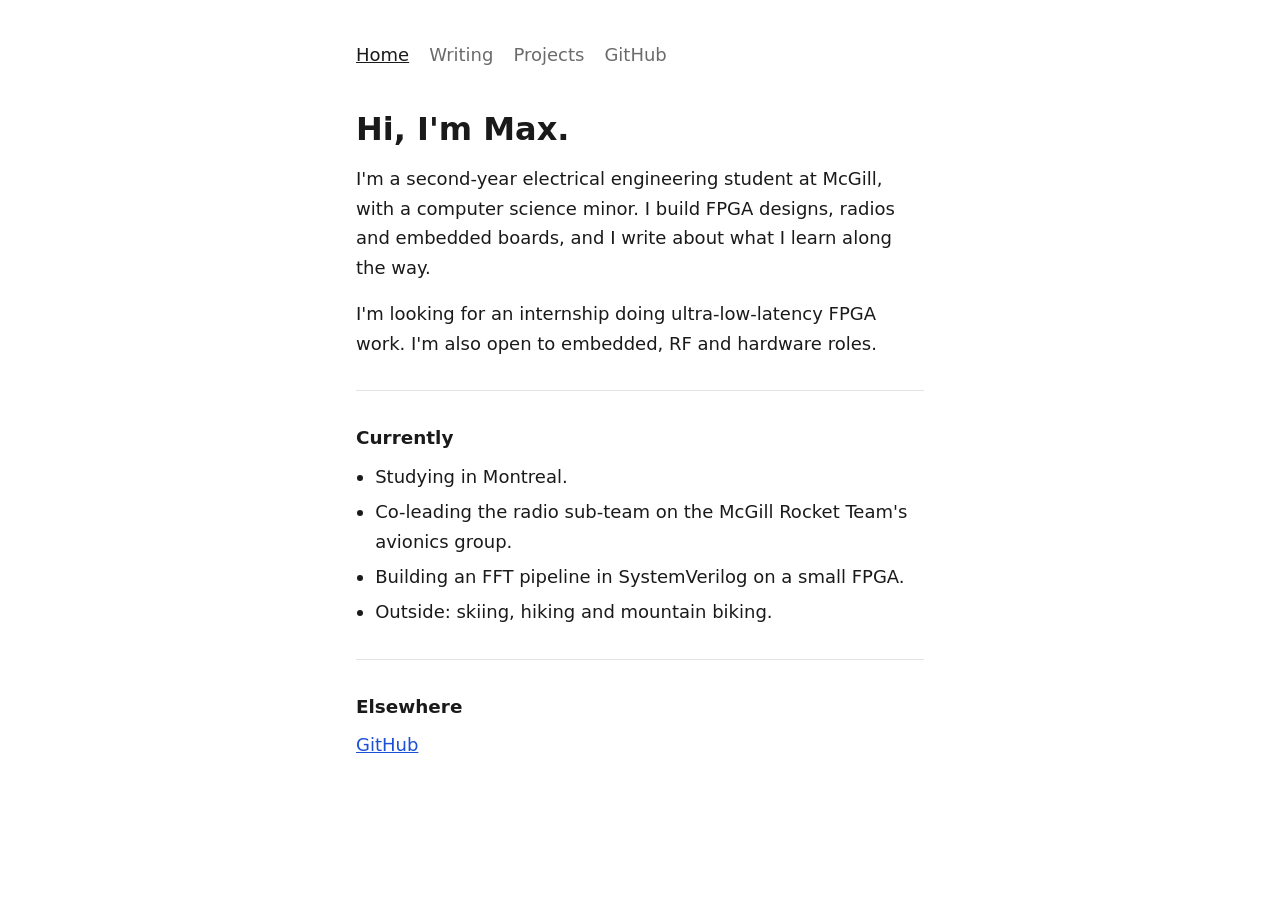
==== index.html @ 444ee4eb "Add files via upload" ====
<!DOCTYPE html>
<html lang="en"><head><meta charset="utf-8"><meta name="viewport" content="width=device-width, initial-scale=1"><title>Max Zischka</title><link rel="stylesheet" href="style.css"></head>
<body><main>
<nav><a href="index.html" aria-current="page">Home</a><a href="writing.html">Writing</a><a href="projects.html">Projects</a><a href="https://github.com/MaxZischka1">GitHub</a></nav>
<h1>Hi, I'm Max.</h1>
<p>I'm a second-year electrical engineering student at McGill, with a computer science minor. I build FPGA designs, radios and embedded boards, and I write about what I learn along the way.</p>
<p>I'm looking for an internship doing ultra-low-latency FPGA work. I'm also open to embedded, RF and hardware roles.</p>
<hr>
<h2>Currently</h2>
<ul>
<li>Studying in Montreal.</li>
<li>Co-leading the radio sub-team on the McGill Rocket Team's avionics group.</li>
<li>Building an FFT pipeline in SystemVerilog on a small FPGA.</li>
<li>Outside: skiing, hiking and mountain biking.</li>
</ul>
<hr>
<h2>Elsewhere</h2>
<p><a href="https://github.com/MaxZischka1">GitHub</a></p>
<!-- Add your email and LinkedIn here once you have them, for example:
<p>Email: <a href="mailto:you@example.com">you@example.com</a></p> -->
</main></body></html>
---- style.css ----
:root{--bg:#ffffff;--ink:#1a1a1a;--muted:#6b6b6b;--line:#e3e3e3;--link:#1a4fd6}
@media (prefers-color-scheme:dark){:root{--bg:#111111;--ink:#e8e8e8;--muted:#9a9a9a;--line:#2c2c2c;--link:#8ab0ff}}
*{box-sizing:border-box}
body{margin:0;background:var(--bg);color:var(--ink);font:18px/1.65 system-ui,-apple-system,"Segoe UI",Roboto,sans-serif}
main{max-width:38rem;margin:0 auto;padding:2.5rem 1.25rem 4rem}
a{color:var(--link)}
nav{display:flex;gap:1.25rem;flex-wrap:wrap;margin-bottom:2.5rem}
nav a{color:var(--muted);text-decoration:none}
nav a:hover,nav a[aria-current]{color:var(--ink);text-decoration:underline}
h1{font-size:2rem;line-height:1.2;margin:0 0 1rem}
h2{font-size:1.15rem;margin:2rem 0 .5rem}
p,ul{margin:0 0 1rem}
ul{padding-left:1.2rem}
li{margin-bottom:.35rem}
hr{border:0;border-top:1px solid var(--line);margin:2rem 0}
.date{color:var(--muted);font-size:.9rem}
.list{list-style:none;padding:0}
.list li{display:flex;gap:1rem;justify-content:space-between;align-items:baseline}
.list .date{white-space:nowrap}
pre{overflow-x:auto;background:var(--line);padding:.75rem;border-radius:4px;font-size:.85rem}
code{font-family:ui-monospace,Menlo,Consolas,monospace}
footer{color:var(--muted);font-size:.9rem}
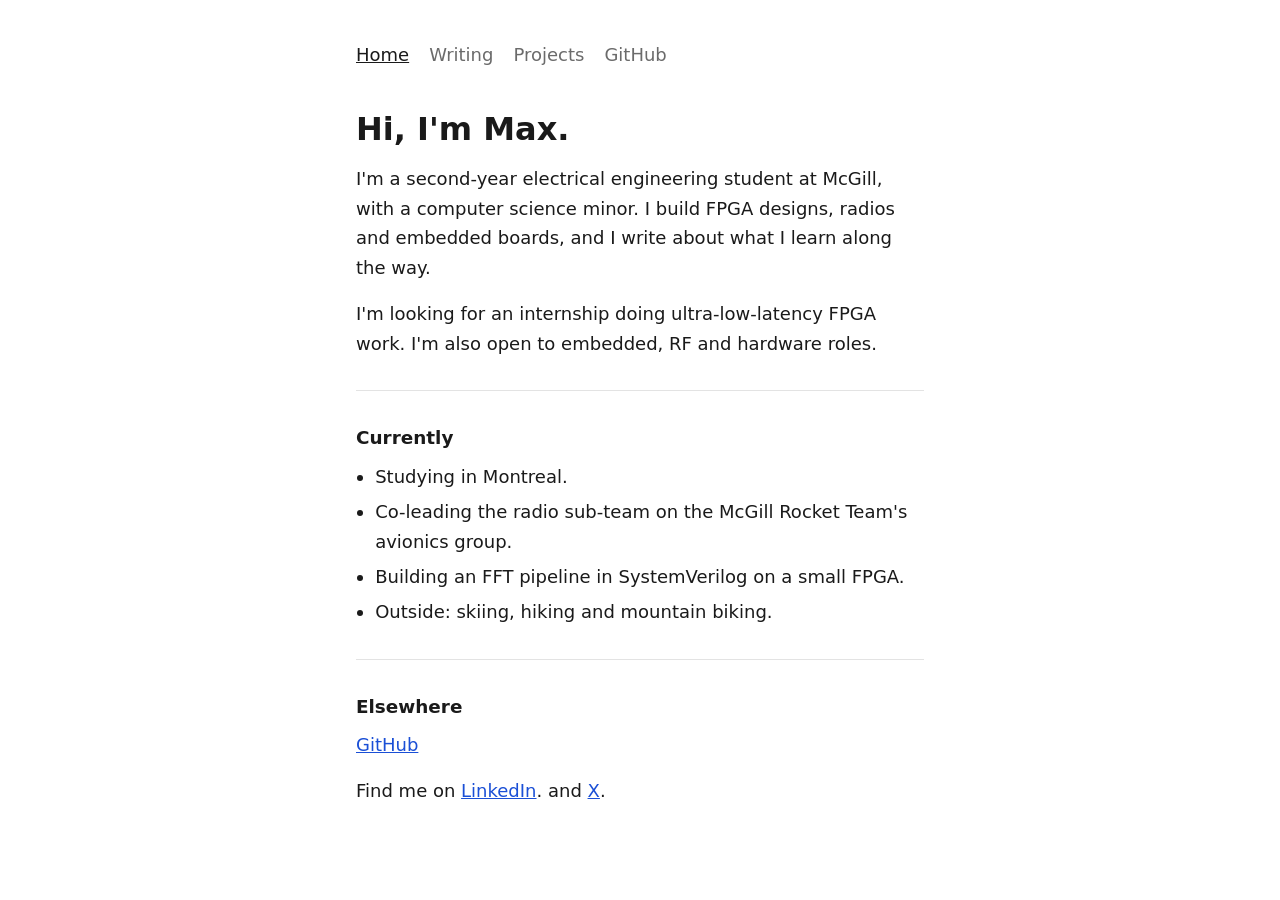
==== commit 4a417f3b: "c" ====
--- a/index.html
+++ b/index.html
@@ -16,6 +16,5 @@
 <hr>
 <h2>Elsewhere</h2>
 <p><a href="https://github.com/MaxZischka1">GitHub</a></p>
-<!-- Add your email and LinkedIn here once you have them, for example:
-<p>Email: <a href="mailto:you@example.com">you@example.com</a></p> -->
+<p>Find me on <a href="https://www.linkedin.com/in/max-zischka">LinkedIn</a>. and <a href="https://x.com/MaxZischka1">X</a>.</p>
 </main></body></html>
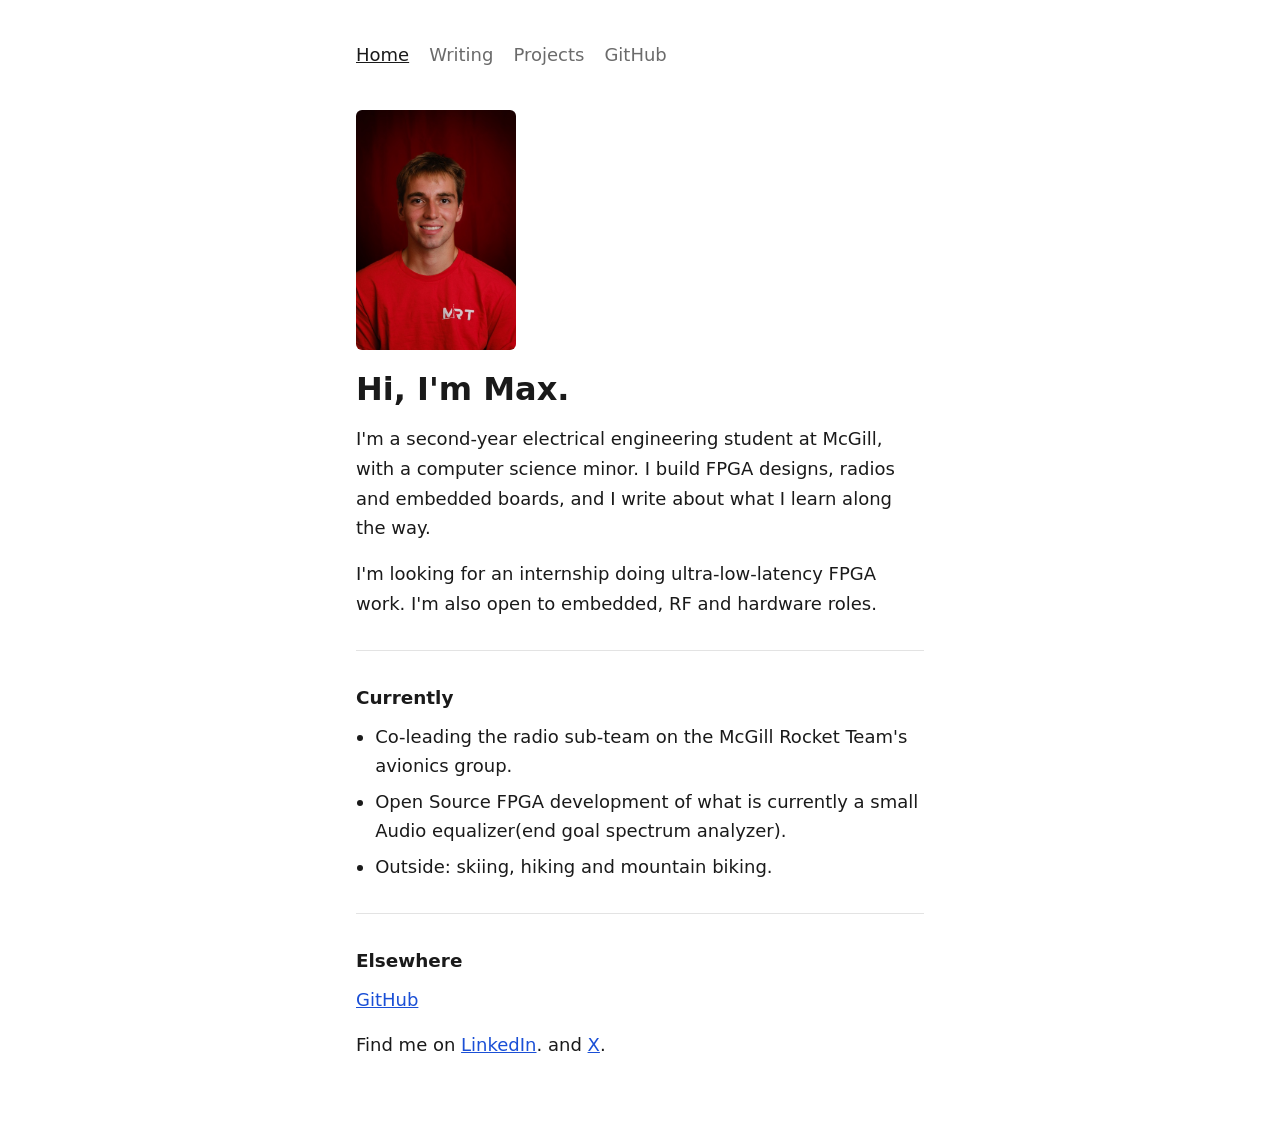
==== commit f52e83f0: "prj added" ====
--- a/index.html
+++ b/index.html
@@ -1,16 +1,16 @@
 <!DOCTYPE html>
-<html lang="en"><head><meta charset="utf-8"><meta name="viewport" content="width=device-width, initial-scale=1"><title>Max Zischka</title><link rel="stylesheet" href="style.css"></head>
+<html lang="en"><head><meta charset="utf-8"><meta name="viewport" content="width=device-width, initial-scale=1"><title>Max Zischka</title><link rel="stylesheet" href="/style.css"></head>
 <body><main>
-<nav><a href="index.html" aria-current="page">Home</a><a href="writing.html">Writing</a><a href="projects.html">Projects</a><a href="https://github.com/MaxZischka1">GitHub</a></nav>
+<nav><a href="/" aria-current="page">Home</a><a href="/writing">Writing</a><a href="/projects">Projects</a><a href="https://github.com/MaxZischka1">GitHub</a></nav>
+<img class="headshot" src="/images/headshot.jpg" alt="Max Zischka" width="160" height="240">
 <h1>Hi, I'm Max.</h1>
 <p>I'm a second-year electrical engineering student at McGill, with a computer science minor. I build FPGA designs, radios and embedded boards, and I write about what I learn along the way.</p>
 <p>I'm looking for an internship doing ultra-low-latency FPGA work. I'm also open to embedded, RF and hardware roles.</p>
 <hr>
 <h2>Currently</h2>
 <ul>
-<li>Studying in Montreal.</li>
 <li>Co-leading the radio sub-team on the McGill Rocket Team's avionics group.</li>
-<li>Building an FFT pipeline in SystemVerilog on a small FPGA.</li>
+<li>Open Source FPGA development of what is currently a small Audio equalizer(end goal spectrum analyzer).</li>
 <li>Outside: skiing, hiking and mountain biking.</li>
 </ul>
 <hr>
--- a/style.css
+++ b/style.css
@@ -20,3 +20,8 @@
 pre{overflow-x:auto;background:var(--line);padding:.75rem;border-radius:4px;font-size:.85rem}
 code{font-family:ui-monospace,Menlo,Consolas,monospace}
 footer{color:var(--muted);font-size:.9rem}
+img{max-width:100%;height:auto}
+.headshot{display:block;width:160px;height:auto;border-radius:6px;margin-bottom:1.25rem}
+table{border-collapse:collapse;font-size:.8rem;display:block;overflow-x:auto;margin:0 0 1rem}
+th,td{border:1px solid var(--line);padding:.25rem .45rem;text-align:left;white-space:nowrap}
+.pair{display:grid;grid-template-columns:1fr 1fr;gap:.75rem}
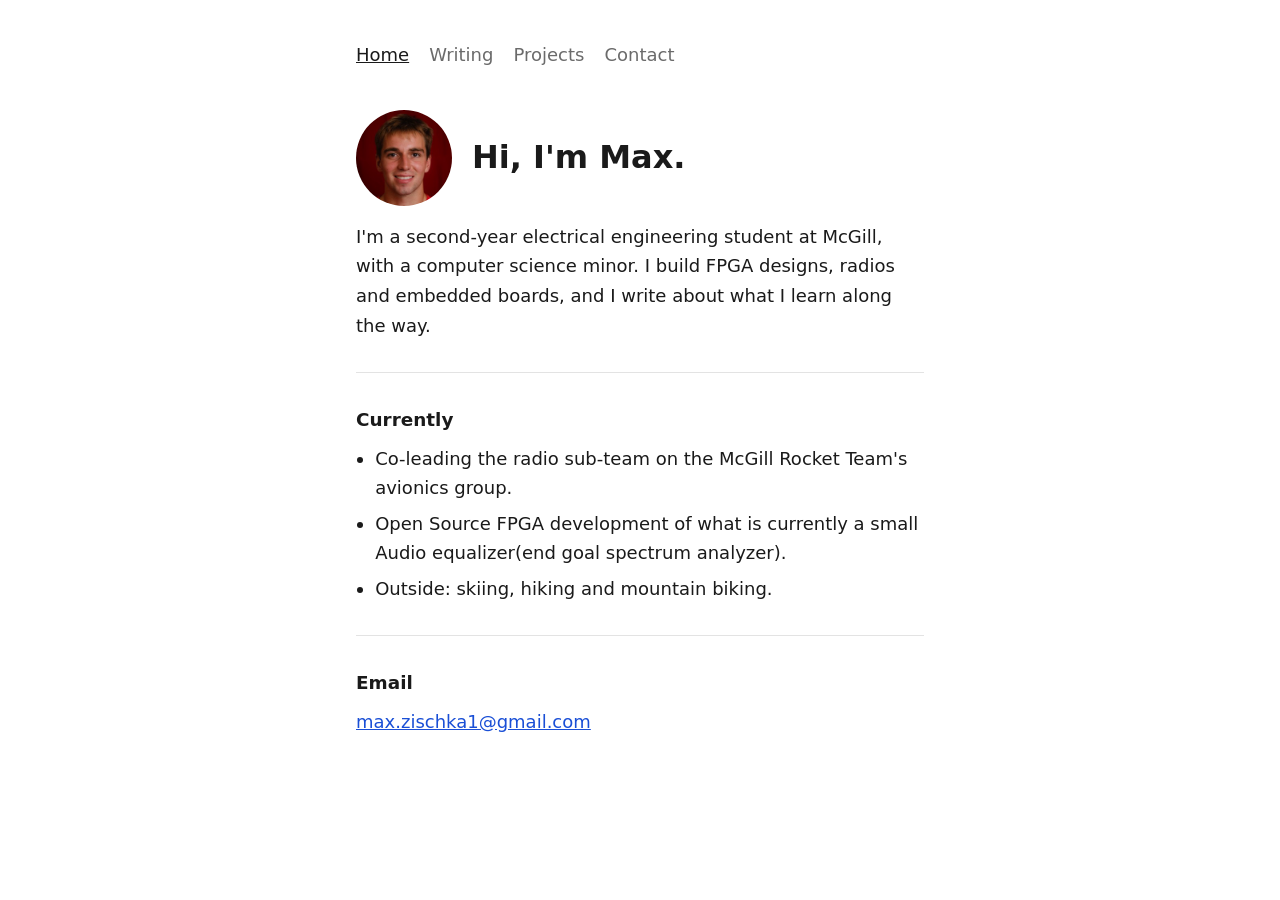
==== commit a7eb7395: "chchcanges'" ====
--- a/index.html
+++ b/index.html
@@ -1,11 +1,12 @@
 <!DOCTYPE html>
 <html lang="en"><head><meta charset="utf-8"><meta name="viewport" content="width=device-width, initial-scale=1"><title>Max Zischka</title><link rel="stylesheet" href="/style.css"></head>
 <body><main>
-<nav><a href="/" aria-current="page">Home</a><a href="/writing">Writing</a><a href="/projects">Projects</a><a href="https://github.com/MaxZischka1">GitHub</a></nav>
-<img class="headshot" src="/images/headshot.jpg" alt="Max Zischka" width="160" height="240">
+<nav><a href="/" aria-current="page">Home</a><a href="/writing">Writing</a><a href="/projects">Projects</a><a href="/contact">Contact</a></nav>
+<div class="intro">
+<img class="headshot" src="/images/headshot-square.jpg" alt="Max Zischka" width="96" height="96">
 <h1>Hi, I'm Max.</h1>
+</div>
 <p>I'm a second-year electrical engineering student at McGill, with a computer science minor. I build FPGA designs, radios and embedded boards, and I write about what I learn along the way.</p>
-<p>I'm looking for an internship doing ultra-low-latency FPGA work. I'm also open to embedded, RF and hardware roles.</p>
 <hr>
 <h2>Currently</h2>
 <ul>
@@ -14,7 +15,6 @@
 <li>Outside: skiing, hiking and mountain biking.</li>
 </ul>
 <hr>
-<h2>Elsewhere</h2>
-<p><a href="https://github.com/MaxZischka1">GitHub</a></p>
-<p>Find me on <a href="https://www.linkedin.com/in/max-zischka">LinkedIn</a>. and <a href="https://x.com/MaxZischka1">X</a>.</p>
+<h2>Email</h2>
+<p><a href="mailto:max.zischka1@gmail.com">max.zischka1@gmail.com</a></p>
 </main></body></html>
--- a/style.css
+++ b/style.css
@@ -21,7 +21,9 @@
 code{font-family:ui-monospace,Menlo,Consolas,monospace}
 footer{color:var(--muted);font-size:.9rem}
 img{max-width:100%;height:auto}
-.headshot{display:block;width:160px;height:auto;border-radius:6px;margin-bottom:1.25rem}
+.intro{display:flex;align-items:center;gap:1.25rem;margin:0 0 1rem}
+.intro h1{margin:0}
+.headshot{flex:none;width:96px;height:96px;border-radius:50%;object-fit:cover}
 table{border-collapse:collapse;font-size:.8rem;display:block;overflow-x:auto;margin:0 0 1rem}
 th,td{border:1px solid var(--line);padding:.25rem .45rem;text-align:left;white-space:nowrap}
 .pair{display:grid;grid-template-columns:1fr 1fr;gap:.75rem}
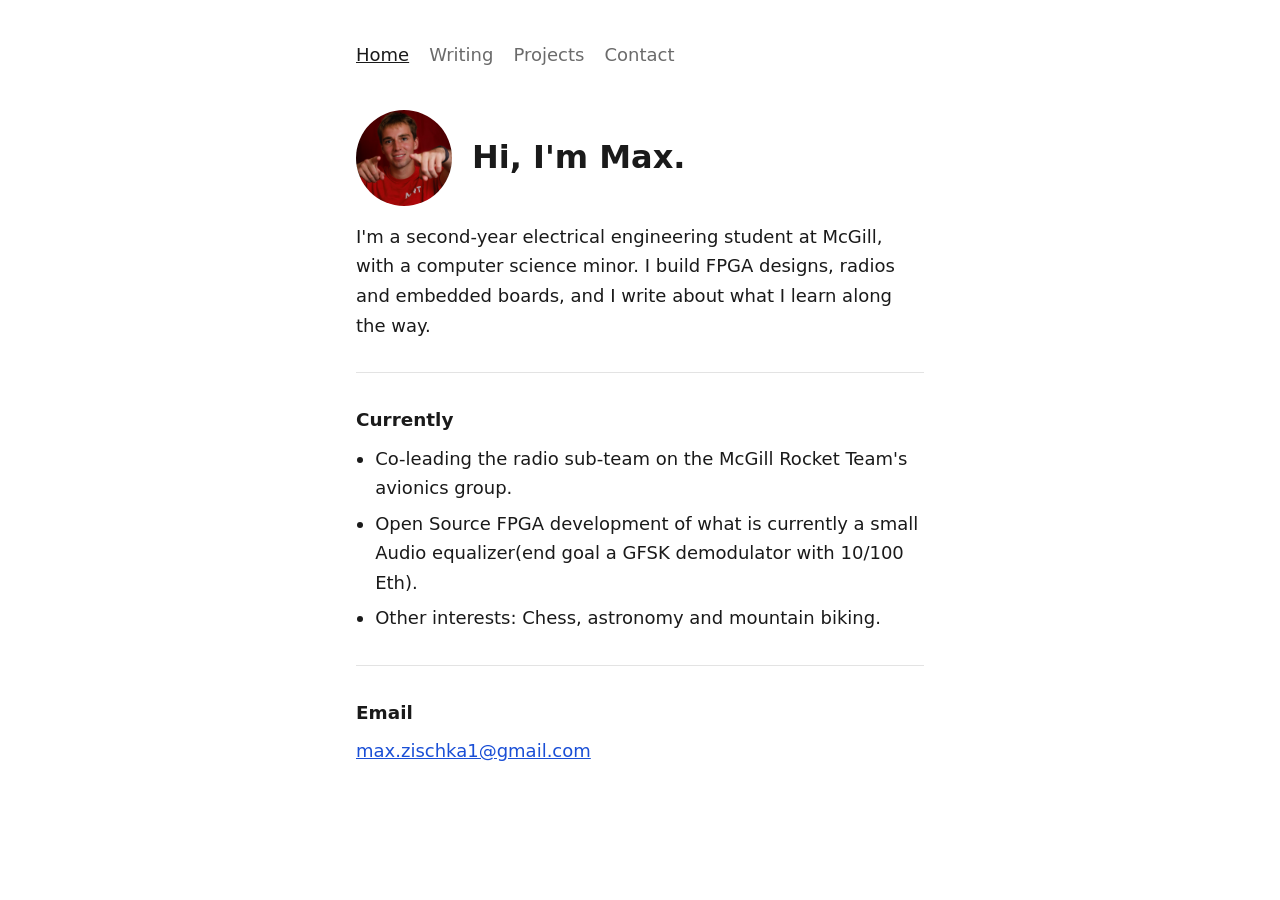
==== commit 3ce2daa0: "editing the writing page" ====
--- a/index.html
+++ b/index.html
@@ -11,8 +11,8 @@
 <h2>Currently</h2>
 <ul>
 <li>Co-leading the radio sub-team on the McGill Rocket Team's avionics group.</li>
-<li>Open Source FPGA development of what is currently a small Audio equalizer(end goal spectrum analyzer).</li>
-<li>Outside: skiing, hiking and mountain biking.</li>
+<li>Open Source FPGA development of what is currently a small Audio equalizer(end goal a GFSK demodulator with 10/100 Eth).</li>
+<li>Other interests: Chess, astronomy and mountain biking.</li>
 </ul>
 <hr>
 <h2>Email</h2>
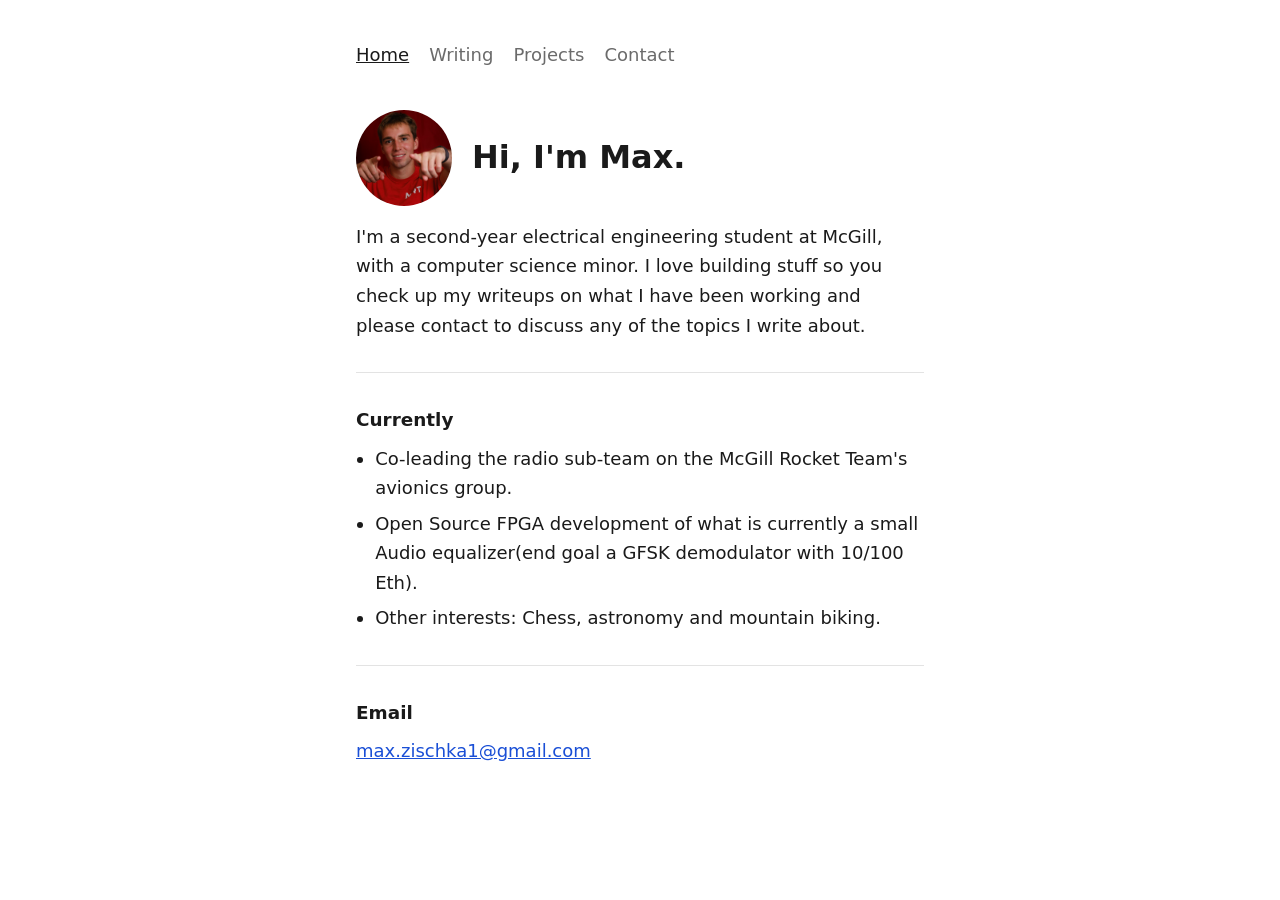
==== commit 65da6293: "clean" ====
--- a/index.html
+++ b/index.html
@@ -6,7 +6,7 @@
 <img class="headshot" src="/images/headshot-square.jpg" alt="Max Zischka" width="96" height="96">
 <h1>Hi, I'm Max.</h1>
 </div>
-<p>I'm a second-year electrical engineering student at McGill, with a computer science minor. I build FPGA designs, radios and embedded boards, and I write about what I learn along the way.</p>
+<p>I'm a second-year electrical engineering student at McGill, with a computer science minor. I love building stuff so you check up my writeups on what I have been working and please contact to discuss any of the topics I write about.</p>
 <hr>
 <h2>Currently</h2>
 <ul>
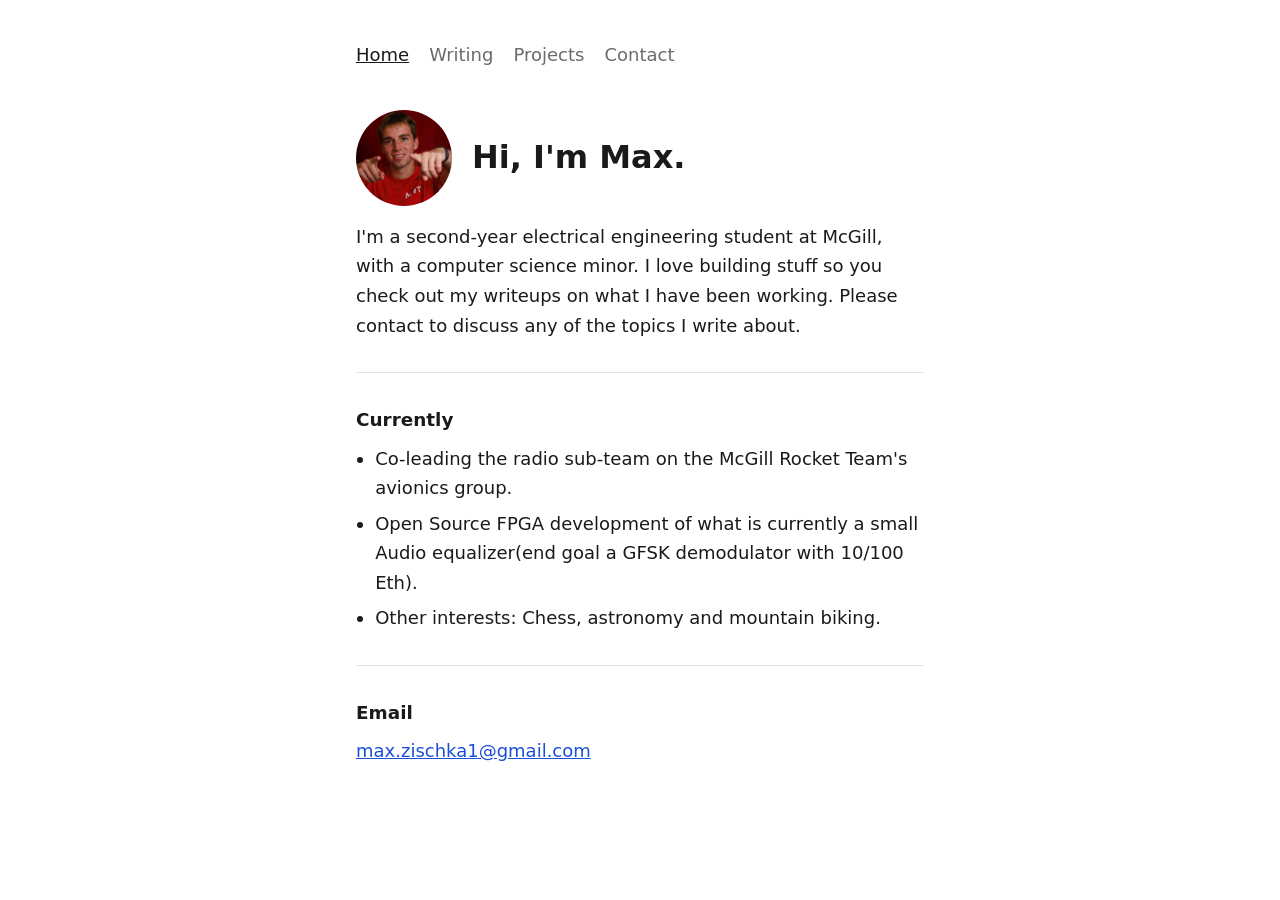
==== commit 1f5e4bf5: "grammar" ====
--- a/index.html
+++ b/index.html
@@ -6,7 +6,7 @@
 <img class="headshot" src="/images/headshot-square.jpg" alt="Max Zischka" width="96" height="96">
 <h1>Hi, I'm Max.</h1>
 </div>
-<p>I'm a second-year electrical engineering student at McGill, with a computer science minor. I love building stuff so you check up my writeups on what I have been working and please contact to discuss any of the topics I write about.</p>
+<p>I'm a second-year electrical engineering student at McGill, with a computer science minor. I love building stuff so you check out my writeups on what I have been working. Please contact to discuss any of the topics I write about.</p>
 <hr>
 <h2>Currently</h2>
 <ul>
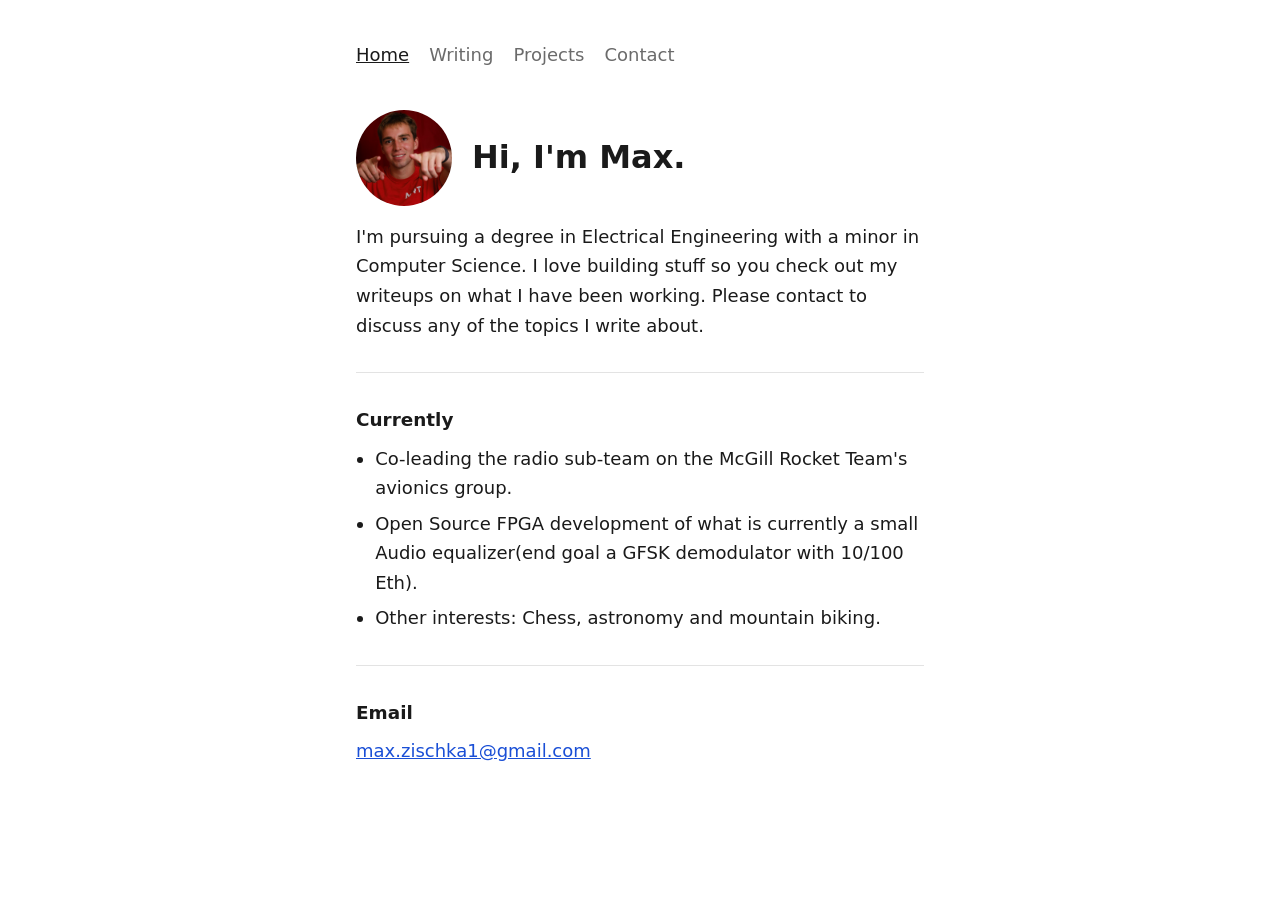
==== commit 91faec19: "grammar more" ====
--- a/index.html
+++ b/index.html
@@ -6,7 +6,7 @@
 <img class="headshot" src="/images/headshot-square.jpg" alt="Max Zischka" width="96" height="96">
 <h1>Hi, I'm Max.</h1>
 </div>
-<p>I'm a second-year electrical engineering student at McGill, with a computer science minor. I love building stuff so you check out my writeups on what I have been working. Please contact to discuss any of the topics I write about.</p>
+<p>I'm pursuing a degree in Electrical Engineering with a minor in Computer Science. I love building stuff so you check out my writeups on what I have been working. Please contact to discuss any of the topics I write about.</p>
 <hr>
 <h2>Currently</h2>
 <ul>
